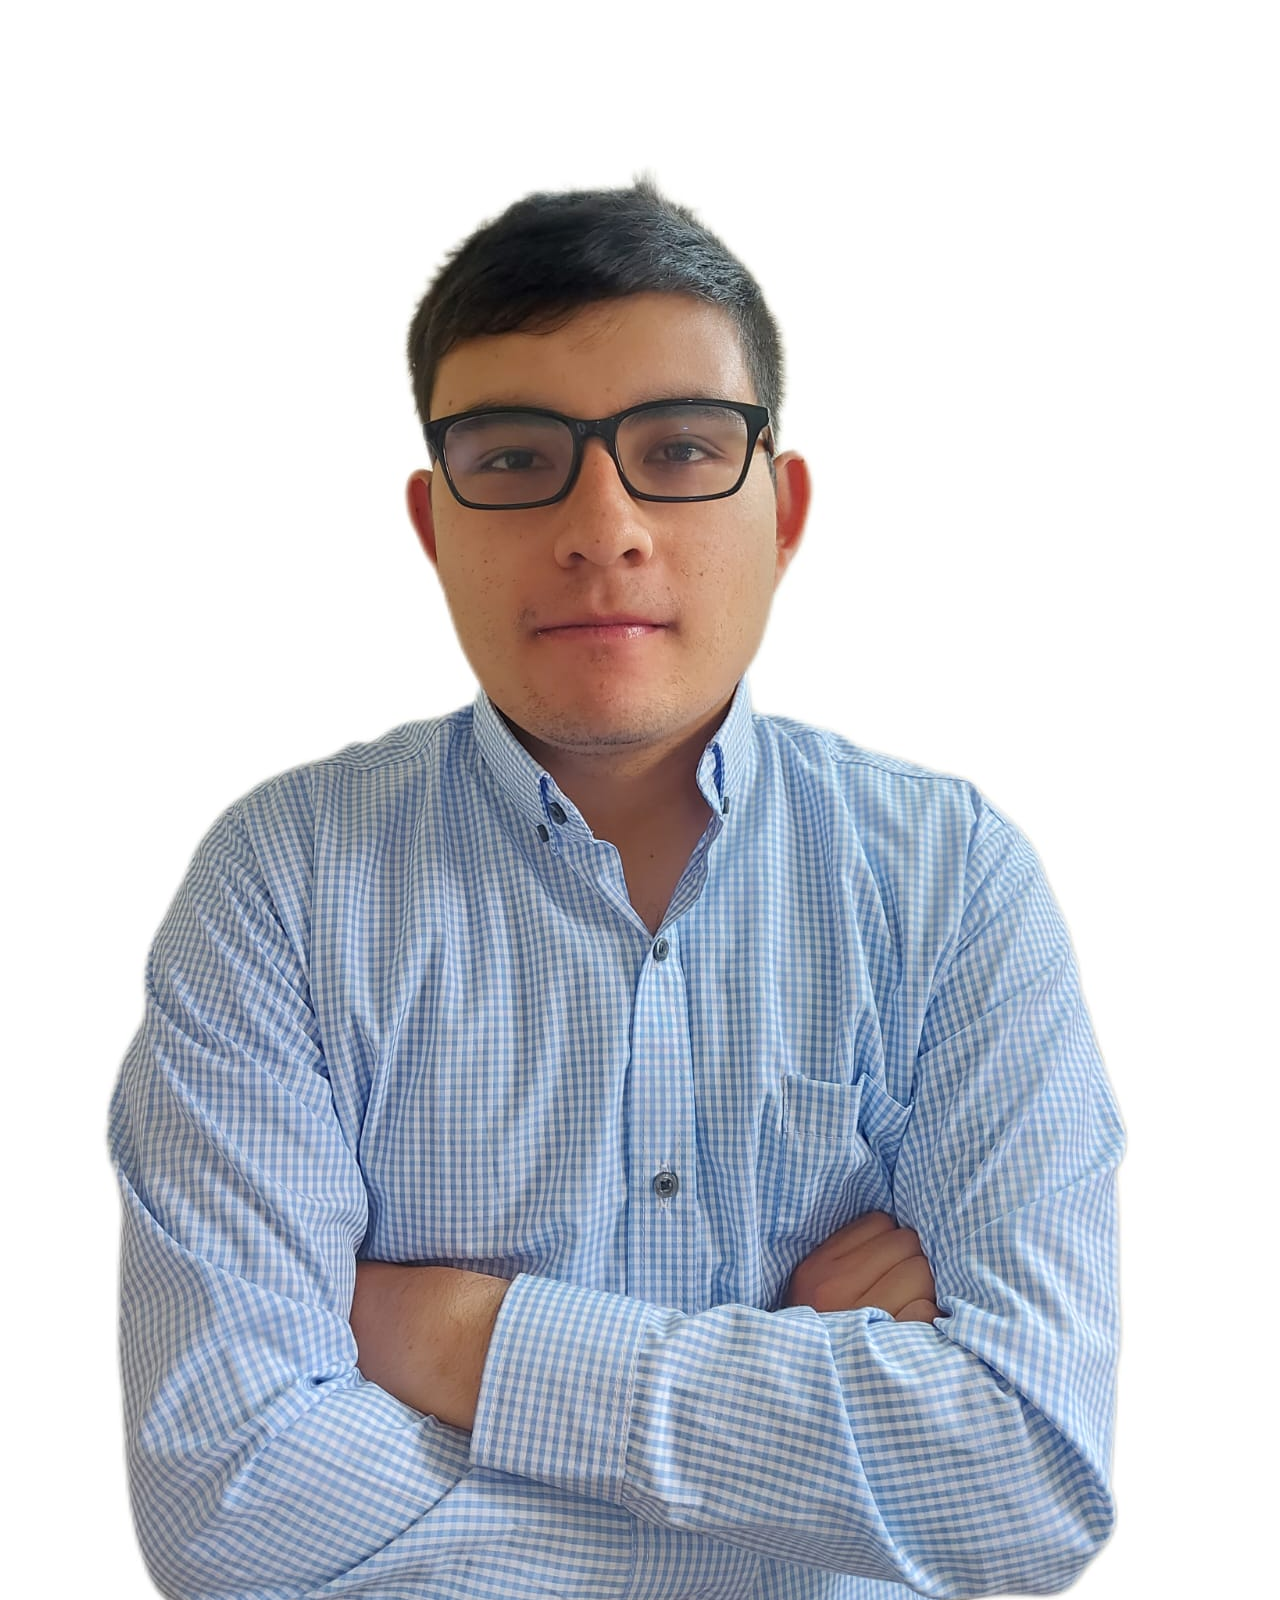
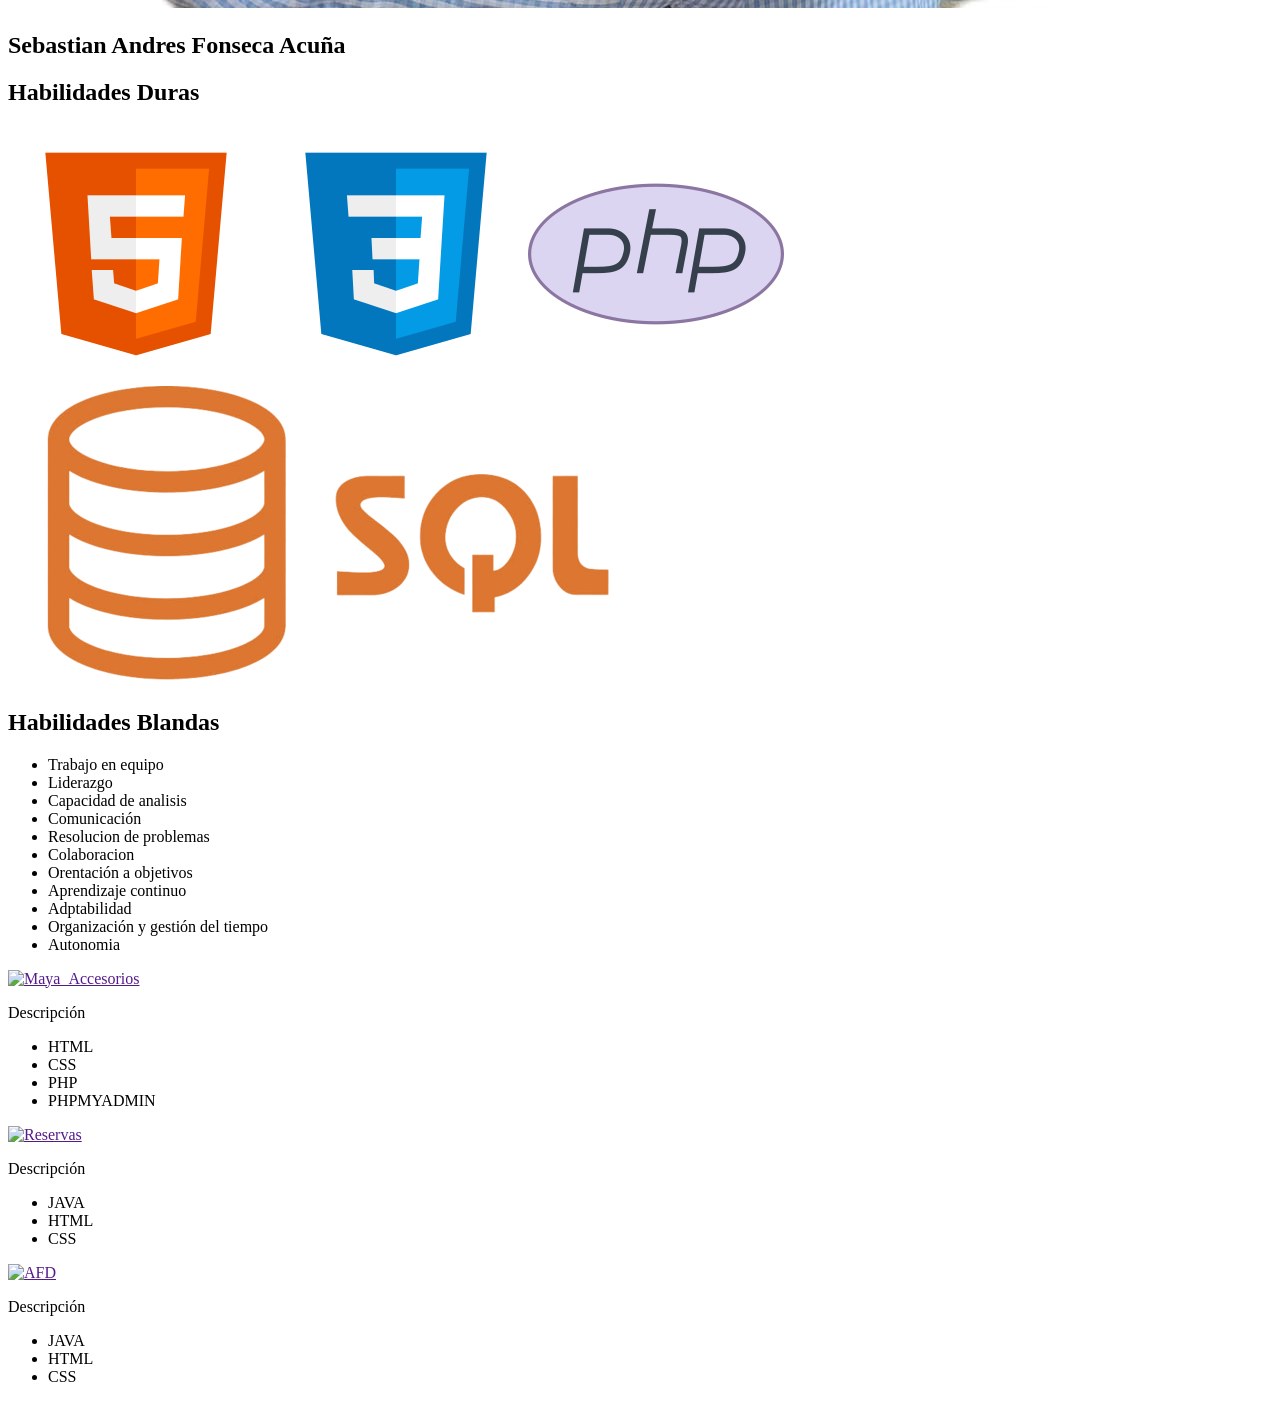
==== index.html @ 8c8da585 "Cambios de estilos Se realizo el cambio de algunos estilos en el CSS" ====
<!DOCTYPE html>
<html lang="es">
<head>
    <meta charset="UTF-8">
    <meta name="viewport" content="width=device-width, initial-scale=1.0">
    <link rel="stylesheet" href="CSS/index.css">
    <title>Sebastian Andres Fonseca Acuña</title>
</head>
<body>
    <div class="Padre">
        <!--En este primer apartado estara la foto de perfil y mi nombre centrados-->
        <section>
            <div class="Foto">
                <img class="Foto_de_perfil"   src="img/foto.jpeg" alt="Foto_de_perfil">
                <h1>Sebastian Andres Fonseca Acuña</h1>
            </div>
        </section>
        <!--En este apartado iran las skils ( habilidades duras y blandas separadas en en 2 div)-->
        <section>
            <div>
                <h1>Habilidades Duras</h1>
                <div class="Habilidades_duras">
                        <img src="img/Logo html.png" alt="Logo_de_Html">
                        <img src="img/Logo Css.png" alt="Logo_de_Css">
                        <img src="img/Logo Php.png" alt="Logo_de_Php">
                        <img src="img/Logo Sql.png" alt="Logo_de_Sql">
                </div>
                <h1>Habilidades Blandas</h1>
                <div class="Habilidades_blandas">
                    <ul>
                        <li>Trabajo en equipo</li>
                        <li>Liderazgo</li>
                        <li>Capacidad de analisis</li>
                        <li>Comunicación</li>
                        <li>Resolucion de problemas</li>
                        <li>Colaboracion</li>
                        <li>Orentación a objetivos</li>
                        <li>Aprendizaje continuo</li>
                        <li>Adptabilidad</li>
                        <li>Organización y gestión del tiempo</li>
                        <li>Autonomia</li>
                    </ul>
                </div>
            </div>
        </section>
        <!--En esta seccion van los proyectos creados-->
        <section>
            <div class="proyectos">
                <div class="">
                    <a href=""><img src="" alt="Maya_Accesorios"></a>
                    <p>Descripción</p>
                    <ul>
                        <li>HTML</li>
                        <li>CSS</li>
                        <li>PHP</li>
                        <li>PHPMYADMIN</li>
                    </ul>
                </div>
                <div class="">
                    <a href=""><img src="" alt="Reservas"></a>
                    <p>Descripción</p>
                    <ul>
                        <li>JAVA</li>
                        <li>HTML</li>
                        <li>CSS</li>
                    </ul>
                </div>
                <div class="">
                    <a href=""><img src="" alt="AFD"></a>
                    <p>Descripción</p>
                    <ul>
                        <li>JAVA</li>
                        <li>HTML</li>
                        <li>CSS</li>
                    </ul>
                </div>
            </div>
        </section>
    </div>
</body>
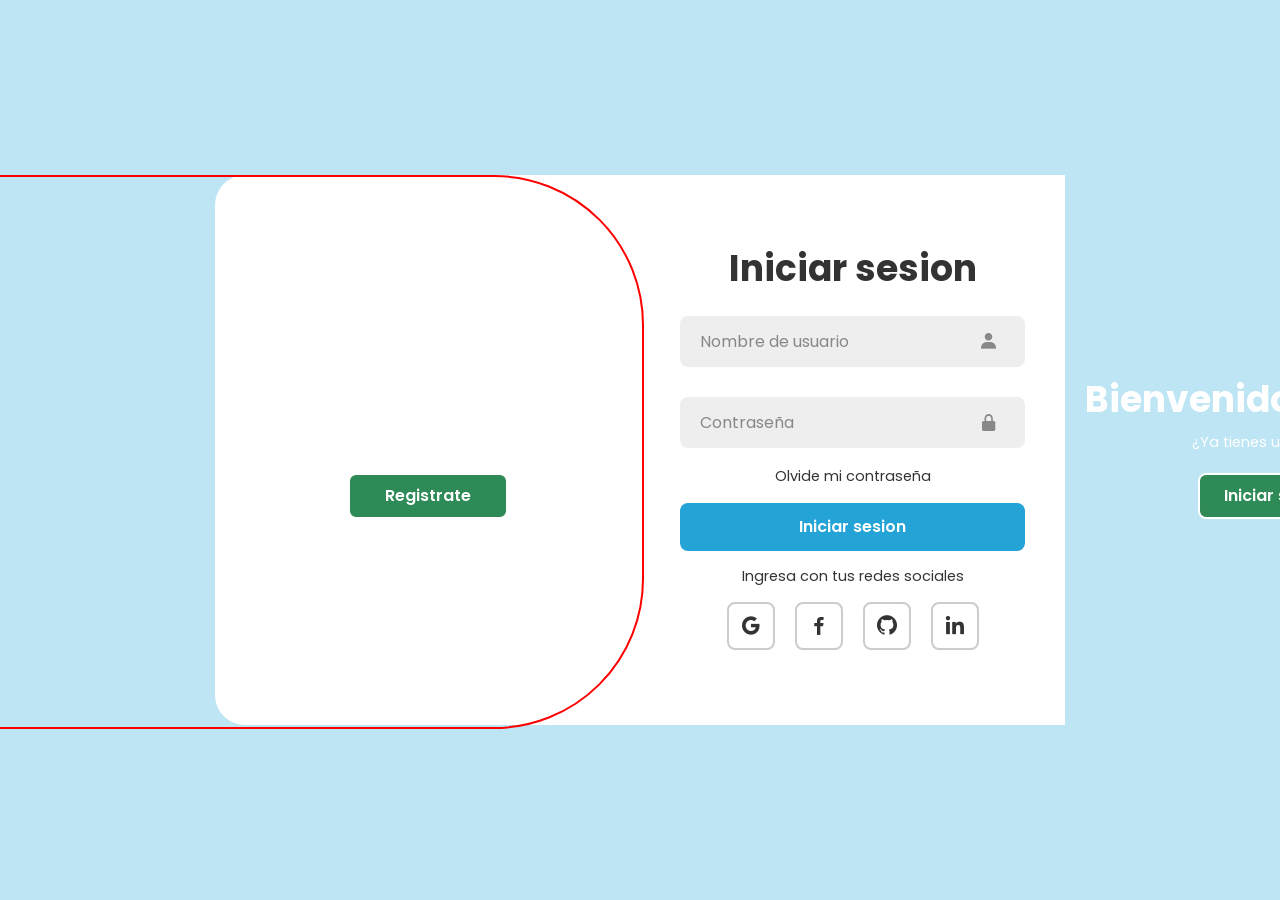
==== commit 542a9914: "carga subida" ====
--- a/index.html
+++ b/index.html
@@ -1,80 +1,84 @@
-<!DOCTYPE html>
-<html lang="es">
-<head>
-    <meta charset="UTF-8">
-    <meta name="viewport" content="width=device-width, initial-scale=1.0">
-    <link rel="stylesheet" href="CSS/index.css">
-    <title>Sebastian Andres Fonseca Acuña</title>
-</head>
-<body>
-    <div class="Padre">
-        <!--En este primer apartado estara la foto de perfil y mi nombre centrados-->
-        <section>
-            <div class="Foto">
-                <img class="Foto_de_perfil"   src="img/foto.jpeg" alt="Foto_de_perfil">
-                <h1>Sebastian Andres Fonseca Acuña</h1>
-            </div>
-        </section>
-        <!--En este apartado iran las skils ( habilidades duras y blandas separadas en en 2 div)-->
-        <section>
-            <div>
-                <h1>Habilidades Duras</h1>
-                <div class="Habilidades_duras">
-                        <img src="img/Logo html.png" alt="Logo_de_Html">
-                        <img src="img/Logo Css.png" alt="Logo_de_Css">
-                        <img src="img/Logo Php.png" alt="Logo_de_Php">
-                        <img src="img/Logo Sql.png" alt="Logo_de_Sql">
-                </div>
-                <h1>Habilidades Blandas</h1>
-                <div class="Habilidades_blandas">
-                    <ul>
-                        <li>Trabajo en equipo</li>
-                        <li>Liderazgo</li>
-                        <li>Capacidad de analisis</li>
-                        <li>Comunicación</li>
-                        <li>Resolucion de problemas</li>
-                        <li>Colaboracion</li>
-                        <li>Orentación a objetivos</li>
-                        <li>Aprendizaje continuo</li>
-                        <li>Adptabilidad</li>
-                        <li>Organización y gestión del tiempo</li>
-                        <li>Autonomia</li>
-                    </ul>
-                </div>
-            </div>
-        </section>
-        <!--En esta seccion van los proyectos creados-->
-        <section>
-            <div class="proyectos">
-                <div class="">
-                    <a href=""><img src="" alt="Maya_Accesorios"></a>
-                    <p>Descripción</p>
-                    <ul>
-                        <li>HTML</li>
-                        <li>CSS</li>
-                        <li>PHP</li>
-                        <li>PHPMYADMIN</li>
-                    </ul>
-                </div>
-                <div class="">
-                    <a href=""><img src="" alt="Reservas"></a>
-                    <p>Descripción</p>
-                    <ul>
-                        <li>JAVA</li>
-                        <li>HTML</li>
-                        <li>CSS</li>
-                    </ul>
-                </div>
-                <div class="">
-                    <a href=""><img src="" alt="AFD"></a>
-                    <p>Descripción</p>
-                    <ul>
-                        <li>JAVA</li>
-                        <li>HTML</li>
-                        <li>CSS</li>
-                    </ul>
-                </div>
-            </div>
-        </section>
-    </div>
-</body>
+<!DOCTYPE html>
+<html lang="en">
+<head>
+    <meta charset="UTF-8">
+    <meta name="viewport" content="width=device-width, initial-scale=1.0">
+    <link rel="stylesheet" href="css/style.css">
+    <link href='https://unpkg.com/boxicons@2.1.4/css/boxicons.min.css' rel='stylesheet'>
+    <title>JOYACERT</title>
+</head>
+<body>
+
+    <!--Codigo para el contendor del Login-->
+    <div class="Container">
+        <div class="form-box login">
+            <form action="">
+                <h1>Iniciar sesion</h1>
+                <div class="input-box">
+                    <input type="text" placeholder="Nombre de usuario" required>
+                    <i class='bx bxs-user' ></i>
+                </div>
+                <div class="input-box">
+                    <input type="password" placeholder="Contraseña" required>
+                    <i class='bx bxs-lock-alt' ></i>
+                </div>
+                <div class="forgot-link">
+                    <a href="#">Olvide mi contraseña</a>
+                </div>
+                <button type="submit" class="btn">Iniciar sesion</button>
+                <p>Ingresa con tus redes sociales</p>
+                <div class="iconos-redes">
+                    <a href="#"><i class='bx bxl-google'></i></a>
+                    <a href="#"><i class='bx bxl-facebook'></i></a>
+                    <a href="#"><i class='bx bxl-github'></i></a>
+                    <a href="#"><i class='bx bxl-linkedin'></i></a>
+                </div>
+            </form>
+        </div>
+
+            <!--Codigo para el contendor del Registro-->
+        <div class="form-box registro">
+            <form action="">
+                <h1>Registro</h1>
+                <div class="input-box">
+                    <input type="text" placeholder="Nombre de usuario" required>
+                    <i class='bx bxs-user' ></i>
+                </div>
+                <div class="input-box">
+                    <input type="email" placeholder="Correo Electronico" required>
+                    <i class='bx bxs-envelope' ></i>
+                </div>
+                <div class="input-box">
+                    <input type="password" placeholder="Contraseña" required>
+                    <i class='bx bxs-lock-alt' ></i>
+                </div>
+                <button type="submit" class="btn">Registrate</button>
+                <p>Ingresa tus redes sociales</p>
+                <div class="iconos-redes">
+                    <a href="#"><i class='bx bxl-google'></i></a>
+                    <a href="#"><i class='bx bxl-facebook'></i></a>
+                    <a href="#"><i class='bx bxl-github'></i></a>
+                    <a href="#"><i class='bx bxl-linkedin'></i></a>
+                </div>
+            </form>
+        </div>
+
+        <!--Modulo de movimiento para cambio de login a registro-->
+        <div class="toggle-box">
+            <div class="toggle-panel toggle-left">
+                <h1>Hola, Bienvenido</h1>
+                <p>¿No tienes una cuenta?</p>
+                <button class="btn registro-btn">Registrate</button>
+            </div> 
+        </div>
+            <div class="toggle-panel toggle-right">
+                <h1>Bienvenido de nuevo</h1>
+                <p>¿Ya tienes una cuenta?</p>
+                <button class="btn Inicio-btn">Iniciar sesion</button>
+            </div> 
+        </div>
+    </div>
+
+    <script src="js/script.js"></script>
+</body>
+</html>
--- a/css/style.css
+++ b/css/style.css
@@ -0,0 +1,201 @@
+@import url('https://fonts.googleapis.com/css2?family=Poppins:wght@300;400;500;600;700;800;900&display=swap');
+
+*{
+    margin: 0;
+    padding: 0;
+    box-sizing: border-box;
+    font-family: 'Poppins', sans-serif;
+}
+
+/*Este estilo es para centar el Div en la pagina*/
+body{
+    display: flex;
+    justify-content: center;
+    align-items: center;
+    min-height: 100vh;
+    background: #bee5f4;
+}
+
+.Container{
+    position: relative;
+    width: 850px;
+    height: 550px;
+    background: #fff;
+    border-radius: 30px;
+    box-sizing: 0 0 30px rgba(0,0,0,.2);
+    /*overflow: hidden;*/
+}
+
+.form-box{
+    position: absolute;
+    right: 0;
+    width: 50%;
+    height: 100%;
+    background: #fff;
+    display: flex;
+    align-items: center;
+    color: #333;
+    text-align: center;
+    padding: 40px;
+    z-index: 1;/*Es para dividir en 2 columnas*/
+    transition: .6s ease-in-out 1.2s;
+}
+
+.Container.active .form-box{
+    right: 50%;
+}
+
+.form-box.registro{
+    visibility: hidden;
+}
+
+.Container.active .form-box.registro{
+    
+}
+
+form{
+    width: 100%;
+}
+
+.Container h1{
+    font-size: 36px;
+    margin: -10px 0;
+}
+
+.input-box{
+    position: relative;
+    margin: 30px 0;
+}
+
+.input-box input{
+    width: 100%;
+    padding: 13px 50px 13px 20px;
+    background: #eee;
+    border-radius: 8px;
+    border: none;
+    outline: none;
+    font-size: 16px;
+    color: #333;
+    font-weight: 500;
+}
+
+.input-box input::placeholder{
+    color: #888;
+    font-weight: 400;
+}
+
+.input-box i{
+    position: absolute;
+    right: 20px;
+    top: 30%;
+    transform: translate(-30%);
+    font-size: 20px;
+    color: #888;
+}
+
+.forgot-link{
+    margin: -15px 0 15px;
+}
+
+.forgot-link a{
+    font-size: 14.5px;
+    color: #333;
+    text-decoration: none;
+}
+
+.btn{
+    width: 100%;
+    height: 48px;
+    background: #24a3d6;
+    border-radius: 8px;
+    box-sizing: 0 0 16px rgba(0,0,0,.1);
+    border: none;
+    cursor: pointer;
+    font-size: 16px;
+    color: #fff;
+    font-weight: 600;
+}
+
+.Container p{
+    font-size: 14.5px;
+    margin: 15px 0;
+}
+
+.iconos-redes a {
+    display: inline-flex;
+    padding: 10px;
+    border: 2px solid #ccc;
+    border-radius: 8px;
+    font-size: 24px;
+    color: #333;
+    text-decoration: none;
+    margin: 0 8px;
+}
+
+.toggle-box{
+    position: absolute;
+    width: 100%;
+    height: 100%;
+}
+
+.toggle-box::before{
+    content: '';
+    position: absolute;
+    left: -250%;
+    width: 300%;
+    height: 100%;
+    /*background: #24a3d6;*/
+    border: 2px solid red;
+    border-radius: 150px;
+    z-index: 2;
+    transition: 1.8s ease-in-out;
+}
+
+.Container.active .toggle-box::before{
+    left: 50%;
+}
+
+.toggle-panel{
+    position: absolute;
+    width: 50%;
+    height: 100%;
+    color: #fff;
+    display: flex;
+    flex-direction: column;
+    justify-content: center;
+    align-items: center;
+    z-index: 2;
+    transition: .6s ease-in-out;
+}
+
+.toggle-panel.toggle-left{
+    left: 0;
+    transition-delay: 1.2s ;
+}
+
+.Container.active .toggle-panel.toggle-left{
+    left: -50%;
+    transition-delay: .6s ;
+}
+
+.toggle-panel.toggle-right{
+    right: -50%;
+    transition-delay: .6s ;
+}
+
+.Container.active .toggle-panel.toggle-right{
+    right: 0;
+    transition-delay: 1.2s ;
+}
+
+.toggle-panel p{
+    margin-bottom: 20px;
+}
+
+.toggle-panel .btn{
+    width: 160px;
+    height: 46px;
+    background: seagreen;
+    border: 2px solid #fff;
+    box-shadow: none;
+}
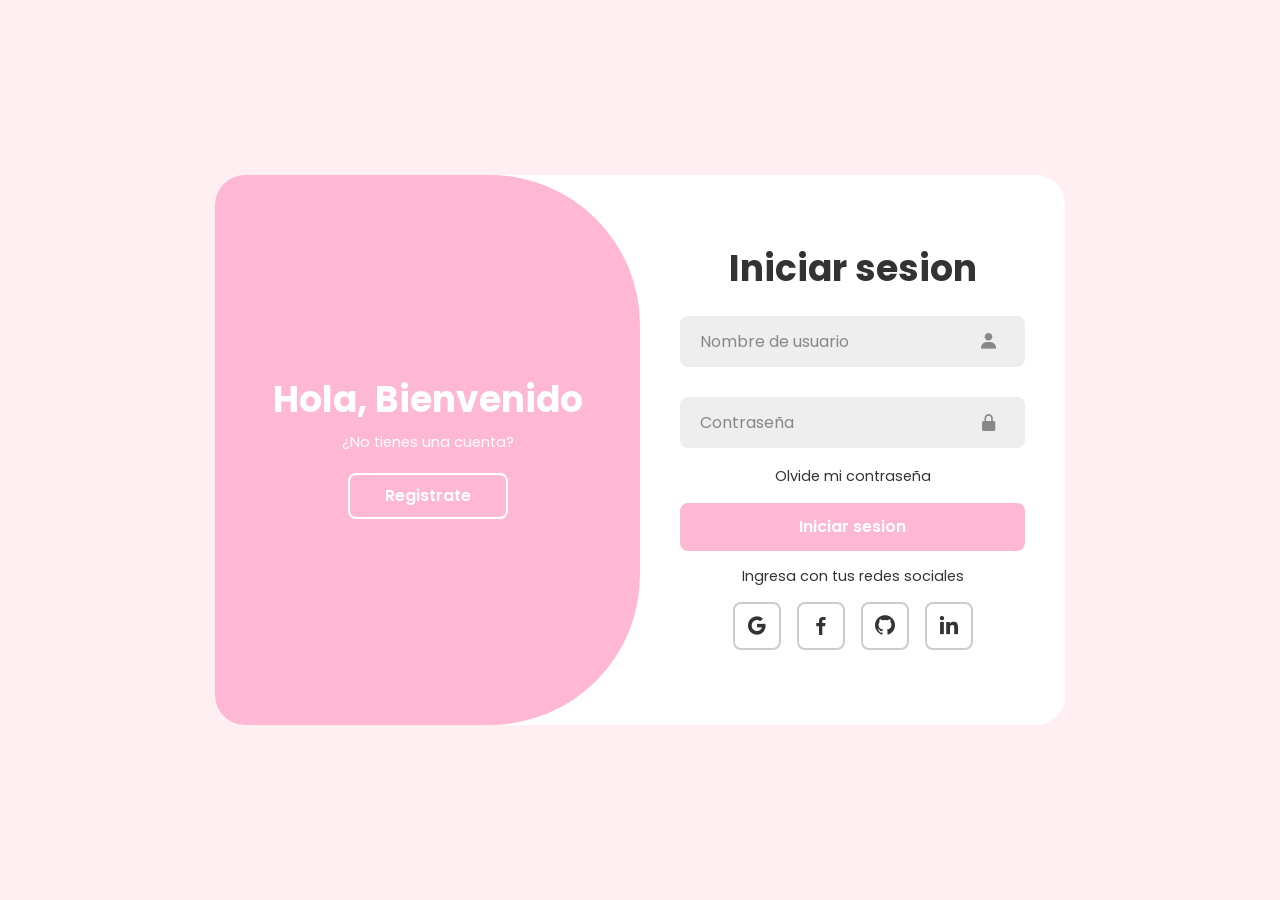
==== commit 4bf08caf: "Login y Registro Se realizo el login y el registro de la aplicacion de oro" ====
--- a/index.html
+++ b/index.html
@@ -72,7 +72,7 @@
             </div> 
         </div>
             <div class="toggle-panel toggle-right">
-                <h1>Bienvenido de nuevo</h1>
+                <h1>Hola de nuevo</h1>
                 <p>¿Ya tienes una cuenta?</p>
                 <button class="btn Inicio-btn">Iniciar sesion</button>
             </div> 
--- a/css/style.css
+++ b/css/style.css
@@ -13,7 +13,7 @@
     justify-content: center;
     align-items: center;
     min-height: 100vh;
-    background: #bee5f4;
+    background: #ffeff2;
 }
 
 .Container{
@@ -23,7 +23,8 @@
     background: #fff;
     border-radius: 30px;
     box-sizing: 0 0 30px rgba(0,0,0,.2);
-    /*overflow: hidden;*/
+    margin: 20px;
+    overflow: hidden;
 }
 
 .form-box{
@@ -38,7 +39,7 @@
     text-align: center;
     padding: 40px;
     z-index: 1;/*Es para dividir en 2 columnas*/
-    transition: .6s ease-in-out 1.2s;
+    transition: .6s ease-in-out 1.2s, visibility 0s 1s ;
 }
 
 .Container.active .form-box{
@@ -50,7 +51,7 @@
 }
 
 .Container.active .form-box.registro{
-    
+    visibility: visible;
 }
 
 form{
@@ -106,7 +107,7 @@
 .btn{
     width: 100%;
     height: 48px;
-    background: #24a3d6;
+    background: #ffb8d3;
     border-radius: 8px;
     box-sizing: 0 0 16px rgba(0,0,0,.1);
     border: none;
@@ -121,6 +122,11 @@
     margin: 15px 0;
 }
 
+.iconos-redes{
+    display: flex;
+    justify-content: center;
+}
+
 .iconos-redes a {
     display: inline-flex;
     padding: 10px;
@@ -144,8 +150,7 @@
     left: -250%;
     width: 300%;
     height: 100%;
-    /*background: #24a3d6;*/
-    border: 2px solid red;
+    background: #ffb8d3;
     border-radius: 150px;
     z-index: 2;
     transition: 1.8s ease-in-out;
@@ -195,7 +200,70 @@
 .toggle-panel .btn{
     width: 160px;
     height: 46px;
-    background: seagreen;
+    background: transparent;
     border: 2px solid #fff;
     box-shadow: none;
+}
+
+@media screen and (max-width: 650px){
+    .Container{
+        height: calc(100vh - 40px);
+    }
+
+    .form-box{
+        bottom: 0;
+        width: 100%;
+        height: 70%;
+    }
+
+    .Container.active .form-box{
+        right: 0;
+        bottom: 30%;
+    }
+
+    .toggle-box::before{
+        left: 0;
+        top: -270%;
+        width: 100%;
+        height: 300%;
+        border-radius: 20vw;
+    }
+
+    .Container.active .toggle-box::before{
+        top: 70%;
+        left: 0;
+    }
+    
+    .toggle-panel{
+        width: 100%;
+        height: 30%;
+    }
+
+    .toggle-panel.toggle-left{
+        top: 0;
+    }
+
+    .Container.active .toggle-panel.toggle-left{
+        left: 0;
+        top: -30%;
+    }
+
+    .toggle-panel.toggle-right{
+        right: 0;
+        bottom: -30%;
+    }
+
+    .Container.active .toggle-panel.toggle-right{
+        bottom: 0;
+    }
+}
+
+@media screen and (max-width: 400px){
+    .form-box{
+        padding: 20px;
+    }
+
+    .toggle-panel h1{
+        font-size: 30px;
+    }
 }
